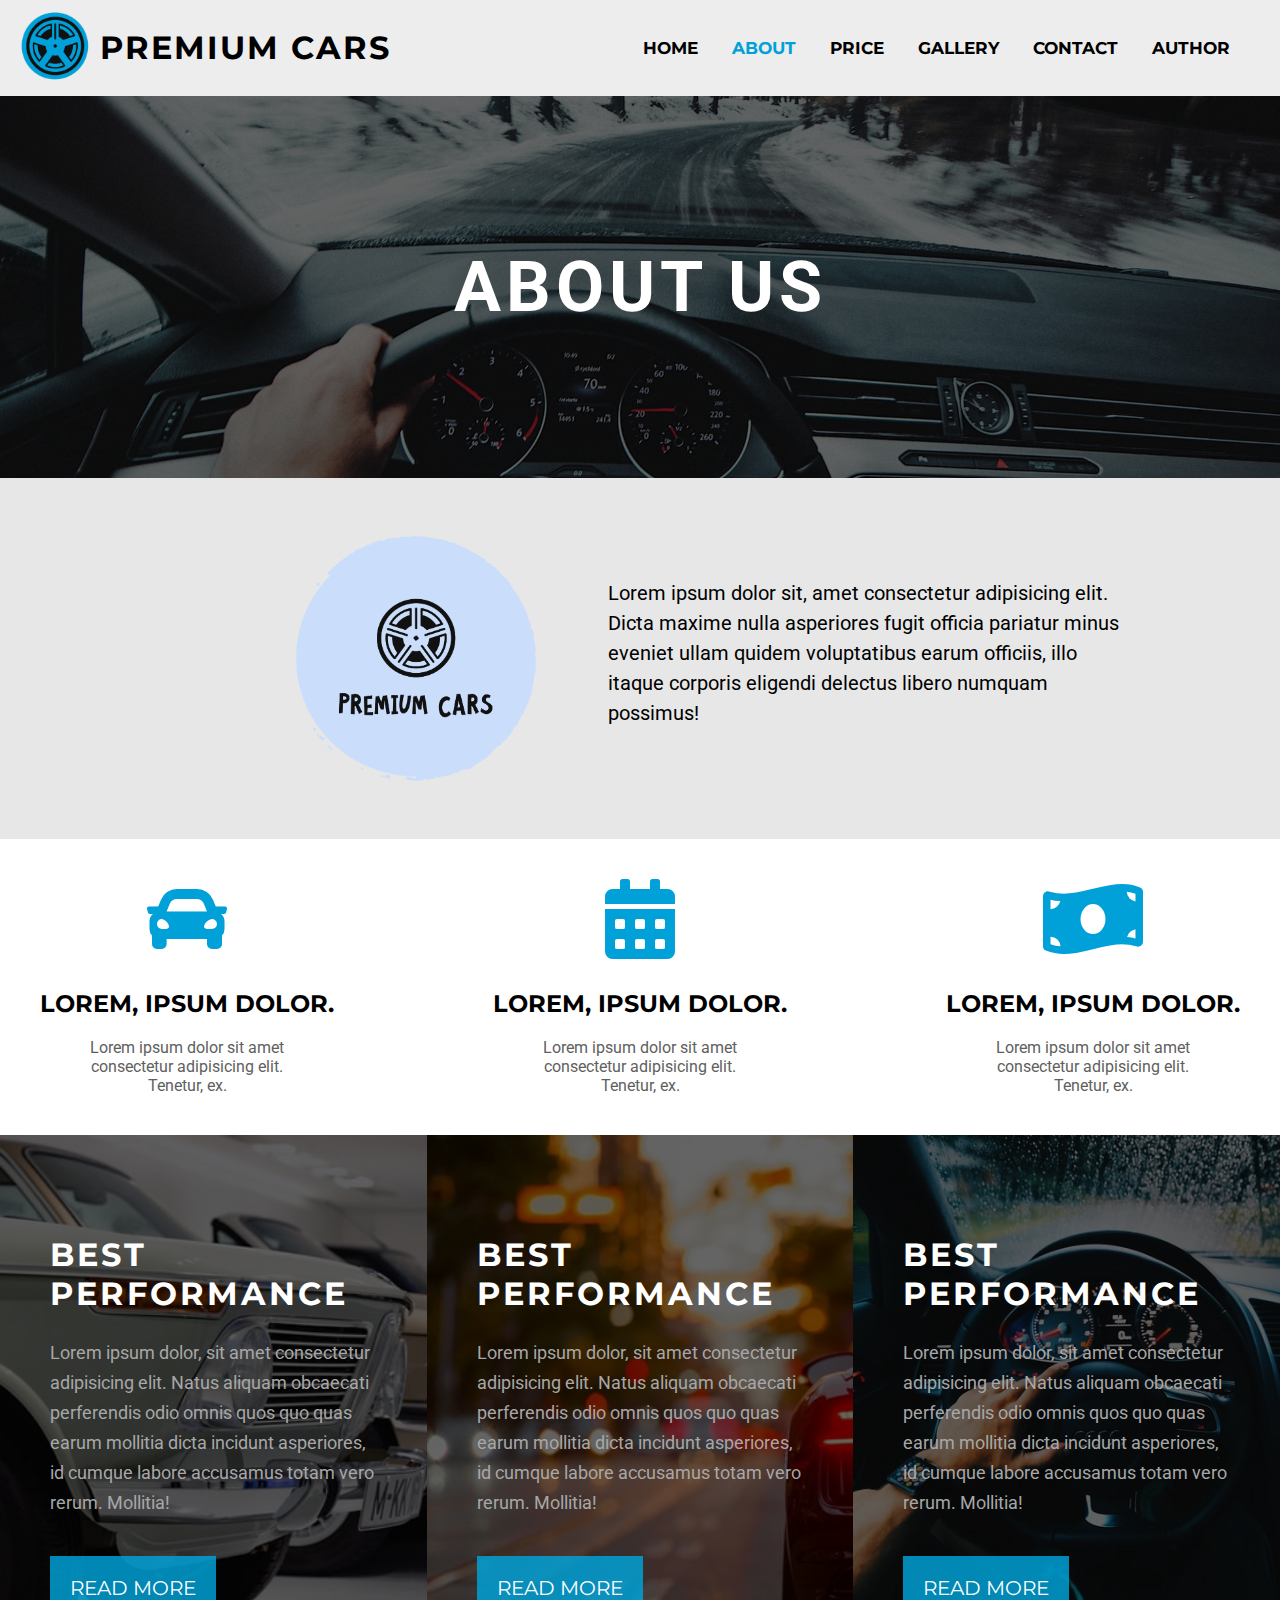
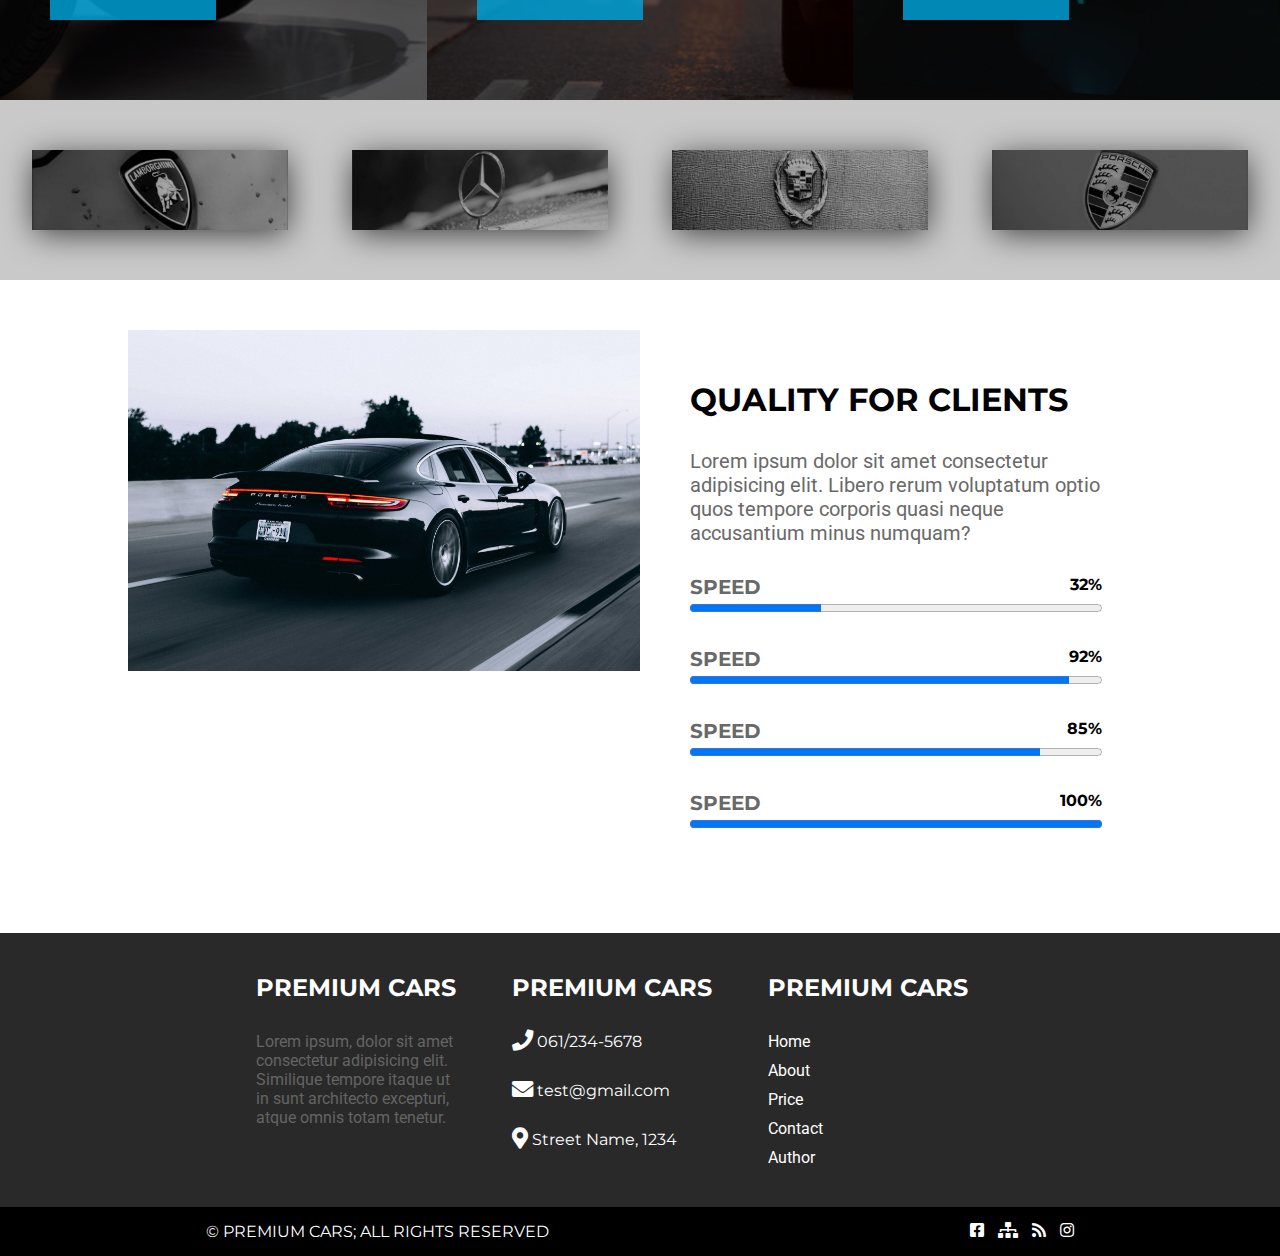
==== about.html @ 8748afba "Main Site" ====
<!DOCTYPE html>
<html lang="en">
  <head>
    <meta charset="UTF-8" />
    <meta http-equiv="X-UA-Compatible" content="IE=edge" />
    <meta name="viewport" content="width=device-width, initial-scale=1.0" />
    <link rel="stylesheet" href="css/style.css" />
    <meta name="author" content="mailto:.21@ict.edu.rs" />
    <meta
      name="keywords"
      content="Premium Cars, Rent a car, auto, iznajmljivanje, porche, audi, mercedes, o nama, informacije,opis"
    />
    <meta name="description" content="Informacije o Premium Cars kompaniji." />
    <meta name="copyright" content="Premium Cars zadržava sva prava" />

    <link rel="shortcut icon" href="img/logo-icon.png" type="image/png" />
    <link
      rel="stylesheet"
      href="https://use.fontawesome.com/releases/v5.8.1/css/all.css"
    />
    <title>About Us.</title>
  </head>
  <body>
    <!-- NAVIGACIJA -->
    <header>
      <nav>
        <div id="nav-logo">
          <a href="#"><img src="img/logo-icon2.png" alt="logo" /></a>
          <h1 class="font-primary">PREMIUM CARS</h1>
        </div>
        <div id="navbar">
          <ul>
            <li><a href="index.html" class="nav-link">HOME</a></li>
            <li><a href="about.html" class="nav-link active">ABOUT</a></li>
            <li><a href="price.html" class="nav-link">PRICE</a></li>
            <li><a href="gallery.html" class="nav-link">GALLERY</a></li>
            <li><a href="contact.html" class="nav-link">CONTACT</a></li>
            <li><a href="author.html" class="nav-link">AUTHOR</a></li>
          </ul>
        </div>
      </nav>

      <!-- HEADER -->
      <div id="section-header" class="about-bg">
        <div class="dark-overlay"></div>
        <h1 class="font-secondary text-white">ABOUT US</h1>
      </div>
    </header>

    <!-- CONTENT -->
    <div id="about-page">
      <img class="about-img" src="img/logo1.png" alt="" />
      <div class="about-text">
        <p class="font-secondary">
          Lorem ipsum dolor sit, amet consectetur adipisicing elit. Dicta maxime
          nulla asperiores fugit officia pariatur minus eveniet ullam quidem
          voluptatibus earum officiis, illo itaque corporis eligendi delectus
          libero numquam possimus!
        </p>
      </div>
    </div>

    <!-- FEATURES -->
    <div id="features">
      <div class="container">
        <div class="feature text-center">
          <i class="fas fa-car text-primary fa-5x"></i>
          <h2 class="font-primary mt-1 text-uppercase mt-3">
            Lorem, ipsum dolor.
          </h2>
          <p class="font-secondary mt-1">
            Lorem ipsum dolor sit amet consectetur adipisicing elit. Tenetur,
            ex.
          </p>
        </div>
        <div class="feature text-center">
          <i class="fas text-primary fa-5x fa-calendar-alt"></i>
          <h2 class="font-primary mt-1 text-uppercase mt-3">
            Lorem, ipsum dolor.
          </h2>
          <p class="font-secondary mt-1">
            Lorem ipsum dolor sit amet consectetur adipisicing elit. Tenetur,
            ex.
          </p>
        </div>
        <div class="feature text-center">
          <i class="fas text-primary fa-5x fa-money-bill-wave"></i>
          <h2 class="font-primary mt-1 text-uppercase mt-3">
            Lorem, ipsum dolor.
          </h2>
          <p class="font-secondary mt-1">
            Lorem ipsum dolor sit amet consectetur adipisicing elit. Tenetur,
            ex.
          </p>
        </div>
      </div>
    </div>

    <!-- ABOUT -->
    <div id="about">
      <div class="about-section">
        <div class="dark-overlay"></div>
        <div class="about-wrap">
          <h1 class="text-white text-uppercase font-primary">
            Best performance
          </h1>
          <p class="font-secondary">
            Lorem ipsum dolor, sit amet consectetur adipisicing elit. Natus
            aliquam obcaecati perferendis odio omnis quos quo quas earum
            mollitia dicta incidunt asperiores, id cumque labore accusamus totam
            vero rerum. Mollitia!
          </p>
          <br />
          <a href="#" class="btn-primary text-white">READ MORE</a>
        </div>
      </div>
      <div class="about-section">
        <div class="dark-overlay"></div>
        <div class="about-wrap">
          <h1 class="text-white text-uppercase font-primary">
            Best performance
          </h1>
          <p class="font-secondary">
            Lorem ipsum dolor, sit amet consectetur adipisicing elit. Natus
            aliquam obcaecati perferendis odio omnis quos quo quas earum
            mollitia dicta incidunt asperiores, id cumque labore accusamus totam
            vero rerum. Mollitia!
          </p>
          <br />
          <a href="#" class="btn-primary text-white">READ MORE</a>
        </div>
      </div>
      <div class="about-section">
        <div class="dark-overlay"></div>
        <div class="about-wrap">
          <h1 class="text-white text-uppercase font-primary">
            Best performance
          </h1>
          <p class="font-secondary">
            Lorem ipsum dolor, sit amet consectetur adipisicing elit. Natus
            aliquam obcaecati perferendis odio omnis quos quo quas earum
            mollitia dicta incidunt asperiores, id cumque labore accusamus totam
            vero rerum. Mollitia!
          </p>
          <br />
          <a href="#" class="btn-primary text-white">READ MORE</a>
        </div>
      </div>
    </div>

    <!-- PARTNERS -->
    <div id="partners">
      <img src="img/partner-1a.png" alt="oartner 1" />
      <img src="img/partner-2a.png" alt="oartner 2" />
      <img src="img/partner-3a.png" alt="oartner 3" />
      <img src="img/partner-4a.png" alt="oartner 4" />
    </div>
    <!-- STATS -->
    <div id="stats">
      <div class="stats-split">
        <img src="img/stats.jpg" alt="Fast Car" />
      </div>
      <div class="stats-split">
        <h1 class="text-uppercase font-primary">QUALITY FOR CLIENTS</h1>
        <p class="font-secondary mt-3">
          Lorem ipsum dolor sit amet consectetur adipisicing elit. Libero rerum
          voluptatum optio quos tempore corporis quasi neque accusantium minus
          numquam?
        </p>
        <div class="stat-wrap">
          <p class="text-uppercase font-primary mt-3"><b> Speed</b></p>
          <p class="text-uppercase font-primary mt-3"><b> 32%</b></p>
        </div>
        <progress value="32" max="100">32%</progress>

        <div class="stat-wrap">
          <p class="text-uppercase font-primary mt-3"><b> Speed</b></p>
          <p class="text-uppercase font-primary mt-3"><b> 92%</b></p>
        </div>
        <progress value="92" max="100">92%</progress>

        <div class="stat-wrap">
          <p class="text-uppercase font-primary mt-3"><b> Speed</b></p>
          <p class="text-uppercase font-primary mt-3"><b> 85%</b></p>
        </div>
        <progress value="85" max="100">85%</progress>

        <div class="stat-wrap">
          <p class="text-uppercase font-primary mt-3"><b> Speed</b></p>
          <p class="text-uppercase font-primary mt-3"><b> 100%</b></p>
        </div>
        <progress value="100" max="100">100%</progress>
      </div>
    </div>
    <!-- FOOTER -->
    <footer id="footer">
      <div id="upper-footer">
        <div class="footer-column">
          <h2 class="font-primary text-white">PREMIUM CARS</h2>
          <p class="mt-3 text-muted font-secondary">
            Lorem ipsum, dolor sit amet consectetur adipisicing elit. Similique
            tempore itaque ut in sunt architecto excepturi, atque omnis totam
            tenetur.
          </p>
        </div>
        <div class="footer-column">
          <h2 class="font-primary text-white">PREMIUM CARS</h2>
          <p class="mt-3 text-white font-primary">
            <i class="fas fa-phone fa-lg"></i> 061/234-5678
          </p>
          <p class="mt-3 text-white font-primary">
            <i class="fas fa-envelope fa-lg"></i> test@gmail.com
          </p>
          <p class="mt-3 text-white font-primary">
            <i class="fas fa-map-marker-alt fa-lg"></i>
            Street Name, 1234
          </p>
        </div>
        <div class="footer-column">
          <h2 class="font-primary text-white">PREMIUM CARS</h2>
          <p class="mt-3">
            <a href="index.html" class="font-secondary text-white">Home</a>
          </p>
          <p class="mt-1">
            <a href="about.html" class="font-secondary text-white">About</a>
          </p>
          <p class="mt-1">
            <a href="price.html" class="font-secondary text-white">Price</a>
          </p>
          <p class="mt-1">
            <a href="contact.html" class="font-secondary text-white">Contact</a>
          </p>
          <p class="mt-1">
            <a href="author.html" class="font-secondary text-white">Author</a>
          </p>
        </div>
      </div>
      <div id="lower-footer">
        <div id="copyright">
          <p class="text-white font-primary text-uppercase">
            &copy; premium cars; All rights reserved
          </p>
        </div>
        <div id="social" class="text-white">
          <a class="text-white" href="#"
            ><i class="fab fa-facebook-square"></i
          ></a>
          <a class="text-white" href="sitemap.xml"
            ><i class="fas fa-sitemap"></i
          ></a>
          <a class="text-white" href="rss.xml"><i class="fas fa-rss"></i></a>
          <a class="text-white" href="https://instagram.com"
            ><i class="fab fa-instagram"></i
          ></a>
        </div>
      </div>
    </footer>
  </body>
</html>
---- css/style.css ----
@import url("https://fonts.googleapis.com/css2?family=Montserrat&display=swap");
@import url("https://fonts.googleapis.com/css2?family=Roboto&display=swap");
* {
  margin: 0;
  padding: 0;
}
.text-primary {
  color: #00a1d9;
}
.text-white {
  color: #fff;
}
.background-primary {
  background-color: #00a1d9;
}
.clear {
  clear: both;
}
.text-center {
  text-align: center;
}
.container {
  width: 1200px;
  margin: 0 auto;
}
.font-primary {
  font-family: "Montserrat", sans-serif;
}
.font-secondary {
  font-family: "Roboto", sans-serif;
}
.text-uppercase {
  text-transform: uppercase;
}
.mt-1 {
  margin-top: 10px;
}
.mt-5 {
  margin-top: 50px;
}
.mt-3 {
  margin-top: 30px;
}
.btn-primary {
  font-family: "Montserrat", sans-serif;
  border: 0;
  background-color: #00a3d9d3;
  font-size: 20px;
  padding: 20px;

  transition: all 0.2s;
}
.btn-primary:hover {
  background-color: rgb(0, 0, 0, 0.6);
  border: 1px solid white;
}
nav {
  display: flex;
  justify-content: space-between;
  padding: 10px 20px;
  background-color: rgb(237, 237, 237);
}
#nav-logo img {
  width: 70px;
}
#nav-logo {
  display: flex;
  align-items: center;
}
#nav-logo h1 {
  letter-spacing: 2px;
  margin-left: 10px;
}
#navbar ul {
  margin-top: 28px;
  list-style-type: none;
}
#navbar li {
  display: inline;
  font-family: "Montserrat", sans-serif;
  font-weight: bold;
  margin-right: 30px;
  font-size: 17px;
}
a {
  text-decoration: none;
  color: #000;
}
.active {
  color: #00a1d9;
}
.nav-link {
  transition: all 0.2s;
}
.nav-link:hover {
  color: #00a1d9;
}
#showcase {
  display: flex;
  justify-content: center;
  align-items: center;
  height: 600px;
  background-image: url("../img/showcase.jpg");
  background-size: cover;
  background-repeat: no-repeat;
  background-position: 0 -900px;
}
#showcase h1 {
  font-size: 70px;
  letter-spacing: 4px;
}
#showcase p {
  font-size: 18px;
}
#features {
  padding: 40px 0px;
}
#features p {
  width: 200px;
  color: rgb(95, 95, 95);
  margin: 20px auto 0;
}
#features .container {
  display: flex;
  justify-content: space-between;
}
#cars .container {
  padding: 50px 0;
}
.divide {
  width: 80%;
  margin: 0 auto;
}
.underline {
  width: 50px;
  margin: 10px auto;
  height: 5px;
  background-color: rgb(53, 184, 151);
  border: 0;
}
.cars-showcase {
  display: flex;
  justify-content: space-between;
  margin-top: 30px;
}
.car-section img {
  width: 370px;
  transition: all 0.2s;
  box-shadow: 1px 5px 33px -2px rgba(0, 0, 0, 0.73);
}
.car-section img:hover {
  transform: scale(1.04);
}
.car-section h2 {
  margin-top: 20px;
}
#about {
  display: flex;
  justify-content: space-between;
}
.about-section {
  position: relative;
  width: 33.33%;
  box-sizing: border-box;
  padding: 100px 50px;
  background-size: cover;
}
.about-section:nth-child(1) {
  background-image: url("../img/about-car-1.jpg");
}

.about-section:nth-child(2) {
  background-image: url("../img/about-car-2.jpg");
}

.about-section:nth-child(3) {
  background-image: url("../img/about-car-3.jpg");
}
.dark-overlay {
  position: absolute;
  left: 0;
  top: 0;
  width: 100%;
  height: 100%;
  z-index: 0;
  background-color: rgba(0, 0, 0, 0.6);
}
.about-wrap {
  position: relative;
  z-index: 1;
}
.about-wrap h1 {
  letter-spacing: 3px;
}
.about-wrap p {
  font-size: 18px;
  color: rgb(167, 167, 167);
  line-height: 30px;
  margin: 25px 0 40px;
}
#partners {
  display: flex;
  padding: 50px 0;
  justify-content: space-around;
  background-color: rgb(201, 201, 201);
}
#partners img {
  width: 20%;
  box-shadow: 1px 5px 33px -2px rgba(0, 0, 0, 0.73);
  transition: all 0.2s;
}
#partners img:hover {
  transform: scale(1.04);
}
#stats {
  padding: 50px 0;
  display: flex;
  justify-content: center;
}
.stats-split {
  width: 40%;
}
.stats-split img {
  width: 100%;
}
.stats-split:nth-child(2) {
  padding: 50px 50px;
  box-sizing: border-box;
}
.stats-split p:first-of-type {
  color: rgb(105, 105, 105);
  font-size: 20px;
}
.stats-split progress {
  width: 100%;
}
.stat-wrap {
  display: flex;
  justify-content: space-between;
}
#pricing table {
  width: 80%;
  margin: 0 auto;
  border-collapse: collapse;
}
#pricing td {
  box-sizing: border-box;
  width: 20%;
  padding: 20px;
  border: 1px solid rgb(150, 150, 150);
}
#pricing tr:first-of-type td:first-of-type {
  border: none;
  background-color: rgba(0, 0, 0, 0);
}
td img {
  width: 100%;
}
.p-0 {
  padding: 0;
}
#pricing td:first-of-type {
  padding: 0;
}
.price-text {
  padding: 10px 0;
  background-color: #00a1d9;
  display: block;
  font-size: 20px;
  color: #fff;
  margin-top: -5px;
}
.text-muted {
  color: rgb(100, 100, 100);
}
.background-black {
  background-color: #000;
}
#contact {
  background-color: rgb(223, 223, 223);
  padding: 50px 0;
}
.contact-wrap {
  display: flex;
  justify-content: center;
}
.contact-wrap p {
  line-height: 25px;
  font-size: 18px;
}
.contact-split {
  width: 40%;
}
.contact-split:nth-child(2) {
  display: flex;
  flex-wrap: wrap;
}
input {
  width: 48%;
  box-sizing: border-box;
  padding: 13px 20px;
  margin-right: 3%;
  font-size: 17px;
  margin-bottom: 20px;
  border: 1px solid rgb(153, 153, 153);
}
input:nth-child(even) {
  margin-right: 0%;
}
textarea {
  width: 100%;
  box-sizing: border-box;
  padding: 13px 20px;
  margin-right: 3%;
  font-size: 17px;
  margin-bottom: 20px;
  border: 1px solid rgb(153, 153, 153);
}
form .btn-primary {
  width: 100%;
}
#upper-footer {
  display: flex;
  justify-content: center;
  padding: 40px 0px;
  background-color: rgb(41, 41, 41);
}
.footer-column {
  width: 20%;
  padding-right: 50px;
  box-sizing: border-box;
}
#lower-footer {
  display: flex;
  justify-content: space-around;
  padding: 15px 0px;
  background-color: rgb(0, 0, 0);
}
#social a {
  margin-left: 10px;
}
@keyframes pulse {
  0% {
    background-color: #00a3d9c4;
  }
  50% {
    background-color: #164352c4;
  }
  100% {
    background-color: #00a3d9c4;
  }
}
@keyframes rotate {
  from {
    transform: rotate(0deg);
  }
  to {
    transform: rotate(360deg);
  }
}
#showcase .btn-primary {
  animation: pulse 5s infinite;
}
#nav-logo img {
  animation: rotate 2s;
  animation-timing-function: cubic-bezier(0.32, 2, 0.55, 0.27);
}
#section-header {
  position: relative;
  width: 100%;
  display: flex;
  padding: 150px 0;
  background-size: cover;
  background-repeat: no-repeat;
  background-position: 0 55%;

  justify-content: center;
}
#section-header h1 {
  position: relative;
  letter-spacing: 5px;
  font-size: 70px;
  z-index: 5;
}
.about-bg {
  background-image: url("../img/cover1.jpg");
}
.contact-bg {
  background-image: url("../img/cover2.jpg");
}
.price-bg {
  background-image: url("../img/cover3.jpg");
}
.author-bg {
  background-image: url("../img/cover4.jpg");
}
.gallery-bg {
  background-image: url("../img/cover5.jpg");
}
#about-page {
  display: flex;
  padding: 50px 0;
  justify-content: center;
  background-color: rgb(231, 231, 231);
}
.about-img {
  width: 20%;
  margin: 0 5% 0 10%;
}
.about-text {
  width: 40%;
  padding-top: 50px;
}
.about-text p {
  font-size: 20px;
  line-height: 30px;
}
.author-img {
  width: 30%;
  margin: 0;
}
#gallery {
  display: flex;
  margin-top: 20px;
  justify-content: center;
  flex-wrap: wrap;
}
#gallery img {
  object-fit: cover;
  width: 420px;
  overflow: hidden;
  transition: all 0.2s;
  margin: 0 10px;
  margin-bottom: 20px;
}
#gallery img:hover {
  transform: scale(1.04);
}
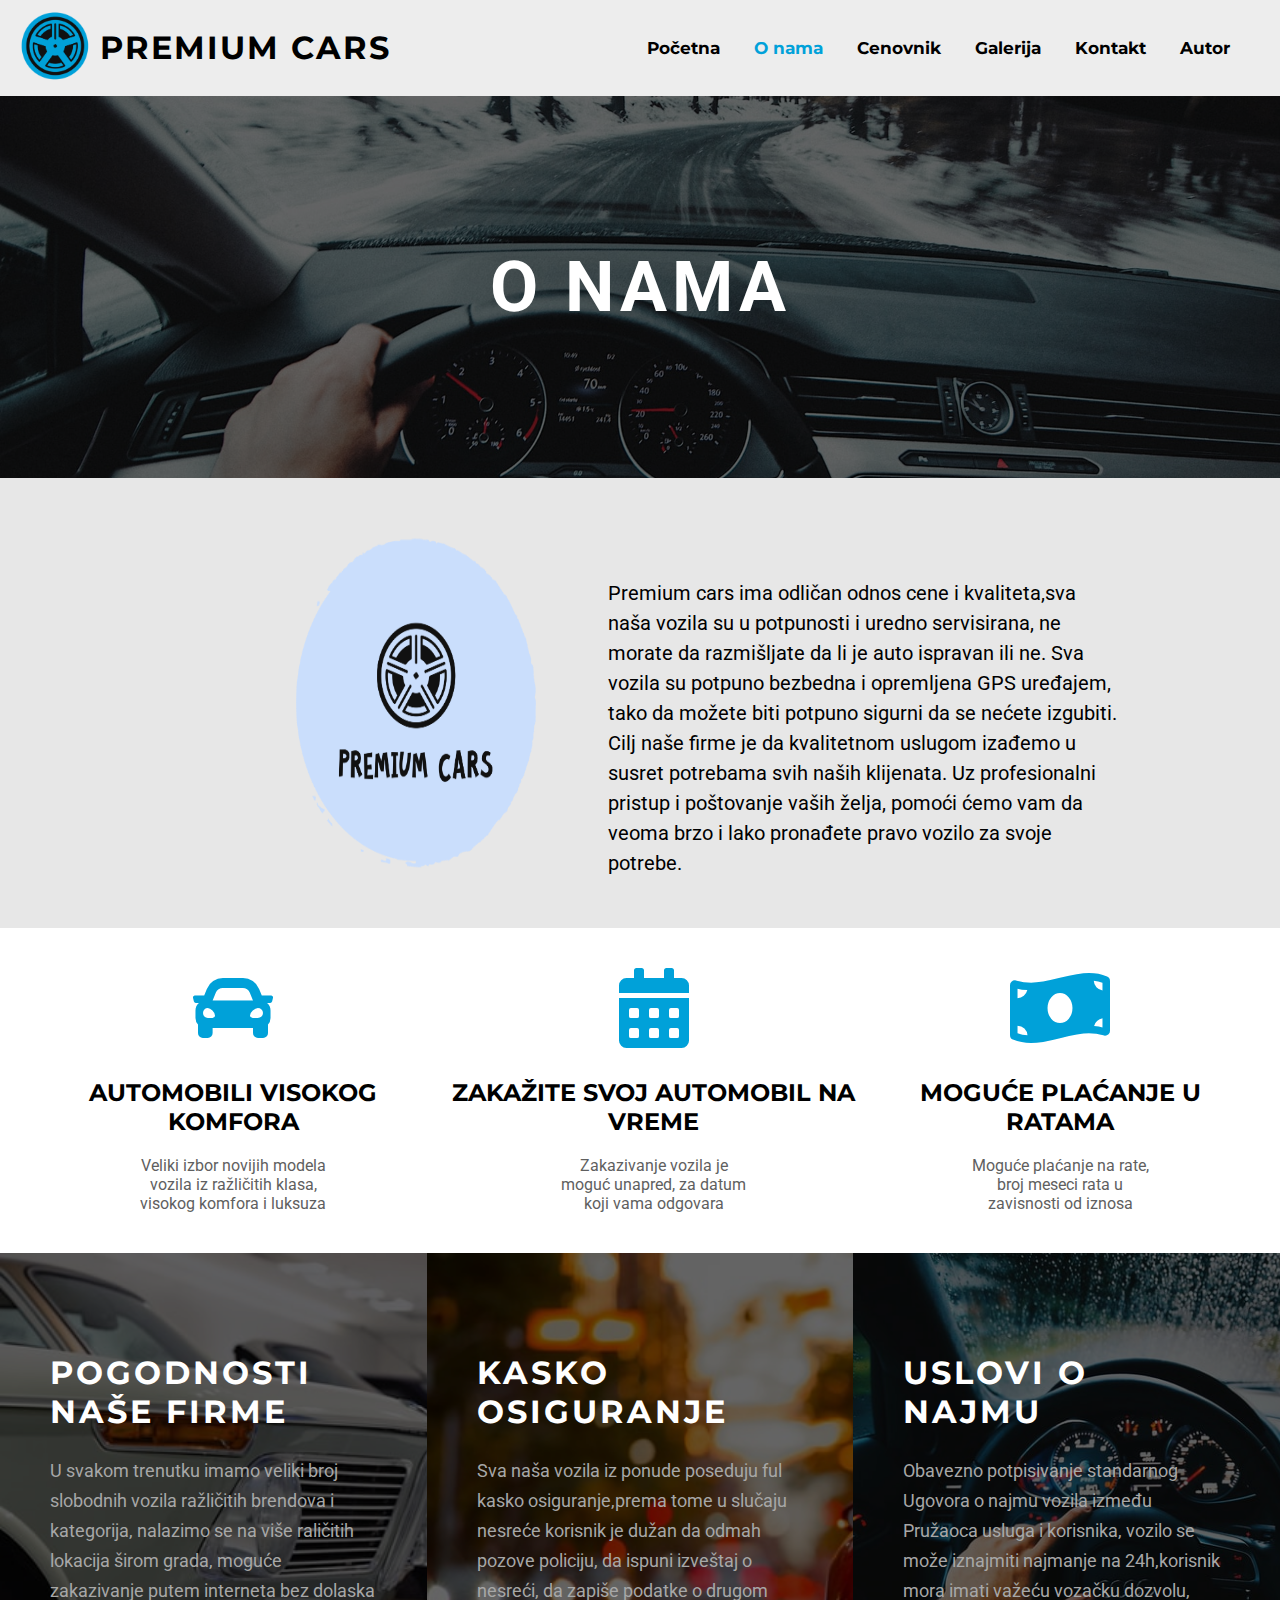
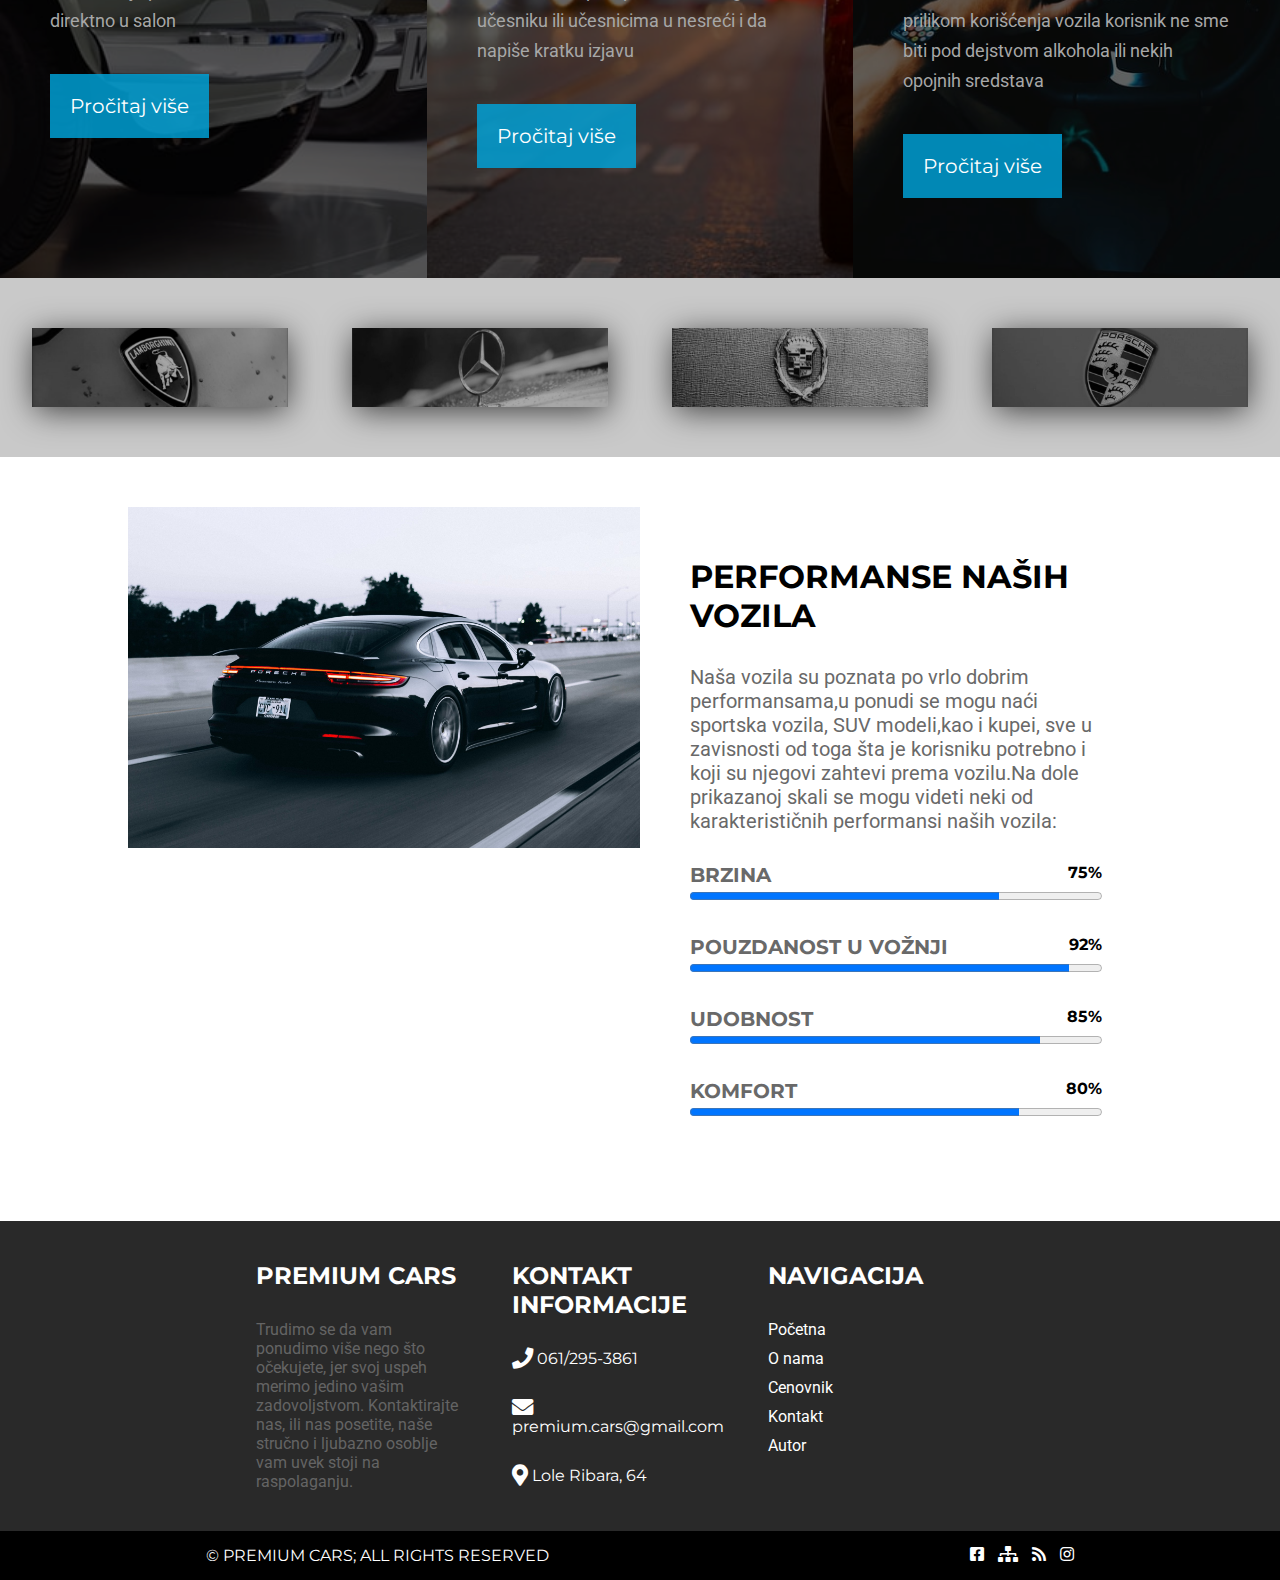
==== commit a732fe9c: "Premium" ====
--- a/about.html
+++ b/about.html
@@ -18,7 +18,7 @@
       rel="stylesheet"
       href="https://use.fontawesome.com/releases/v5.8.1/css/all.css"
     />
-    <title>About Us.</title>
+    <title>O nama</title>
   </head>
   <body>
     <!-- NAVIGACIJA -->
@@ -30,12 +30,12 @@
         </div>
         <div id="navbar">
           <ul>
-            <li><a href="index.html" class="nav-link">HOME</a></li>
-            <li><a href="about.html" class="nav-link active">ABOUT</a></li>
-            <li><a href="price.html" class="nav-link">PRICE</a></li>
-            <li><a href="gallery.html" class="nav-link">GALLERY</a></li>
-            <li><a href="contact.html" class="nav-link">CONTACT</a></li>
-            <li><a href="author.html" class="nav-link">AUTHOR</a></li>
+            <li><a href="index.html" class="nav-link">Početna</a></li>
+            <li><a href="about.html" class="nav-link active">O nama</a></li>
+            <li><a href="price.html" class="nav-link">Cenovnik</a></li>
+            <li><a href="gallery.html" class="nav-link">Galerija</a></li>
+            <li><a href="contact.html" class="nav-link">Kontakt</a></li>
+            <li><a href="author.html" class="nav-link">Autor</a></li>
           </ul>
         </div>
       </nav>
@@ -43,7 +43,7 @@
       <!-- HEADER -->
       <div id="section-header" class="about-bg">
         <div class="dark-overlay"></div>
-        <h1 class="font-secondary text-white">ABOUT US</h1>
+        <h1 class="font-secondary text-white">O NAMA</h1>
       </div>
     </header>
 
@@ -52,10 +52,12 @@
       <img class="about-img" src="img/logo1.png" alt="" />
       <div class="about-text">
         <p class="font-secondary">
-          Lorem ipsum dolor sit, amet consectetur adipisicing elit. Dicta maxime
-          nulla asperiores fugit officia pariatur minus eveniet ullam quidem
-          voluptatibus earum officiis, illo itaque corporis eligendi delectus
-          libero numquam possimus!
+          Premium cars ima odličan odnos cene i kvaliteta,sva naša vozila su u potpunosti i uredno servisirana,
+           ne morate da razmišljate da li je auto ispravan ili ne. 
+          Sva vozila su potpuno bezbedna i opremljena GPS uređajem, 
+          tako da možete biti potpuno sigurni da se nećete izgubiti.
+          Cilj naše firme je da kvalitetnom uslugom izađemo u susret potrebama svih naših klijenata.
+          Uz profesionalni pristup i poštovanje vaših želja, pomoći ćemo vam da veoma brzo i lako pronađete pravo vozilo za svoje potrebe.
         </p>
       </div>
     </div>
@@ -66,31 +68,28 @@
         <div class="feature text-center">
           <i class="fas fa-car text-primary fa-5x"></i>
           <h2 class="font-primary mt-1 text-uppercase mt-3">
-            Lorem, ipsum dolor.
+            Automobili visokog komfora
           </h2>
           <p class="font-secondary mt-1">
-            Lorem ipsum dolor sit amet consectetur adipisicing elit. Tenetur,
-            ex.
+            Veliki izbor novijih modela vozila iz ražličitih klasa, visokog komfora i luksuza
           </p>
         </div>
         <div class="feature text-center">
           <i class="fas text-primary fa-5x fa-calendar-alt"></i>
           <h2 class="font-primary mt-1 text-uppercase mt-3">
-            Lorem, ipsum dolor.
+            Zakažite svoj automobil na vreme
           </h2>
           <p class="font-secondary mt-1">
-            Lorem ipsum dolor sit amet consectetur adipisicing elit. Tenetur,
-            ex.
+            Zakazivanje vozila je moguć unapred, za datum koji vama odgovara
           </p>
         </div>
         <div class="feature text-center">
           <i class="fas text-primary fa-5x fa-money-bill-wave"></i>
           <h2 class="font-primary mt-1 text-uppercase mt-3">
-            Lorem, ipsum dolor.
+            Moguće plaćanje u ratama
           </h2>
           <p class="font-secondary mt-1">
-            Lorem ipsum dolor sit amet consectetur adipisicing elit. Tenetur,
-            ex.
+            Moguće plaćanje na rate, broj meseci rata u zavisnosti od iznosa
           </p>
         </div>
       </div>
@@ -102,48 +101,46 @@
         <div class="dark-overlay"></div>
         <div class="about-wrap">
           <h1 class="text-white text-uppercase font-primary">
-            Best performance
+            Pogodnosti naše firme
           </h1>
           <p class="font-secondary">
-            Lorem ipsum dolor, sit amet consectetur adipisicing elit. Natus
-            aliquam obcaecati perferendis odio omnis quos quo quas earum
-            mollitia dicta incidunt asperiores, id cumque labore accusamus totam
-            vero rerum. Mollitia!
+            U svakom trenutku imamo veliki broj slobodnih vozila ražličitih brendova i kategorija, 
+            nalazimo se na više raličitih lokacija širom grada, moguće zakazivanje putem interneta
+            bez dolaska direktno u salon
           </p>
           <br />
-          <a href="#" class="btn-primary text-white">READ MORE</a>
+          <a href="#" class="btn-primary text-white">Pročitaj više</a>
         </div>
       </div>
       <div class="about-section">
         <div class="dark-overlay"></div>
         <div class="about-wrap">
           <h1 class="text-white text-uppercase font-primary">
-            Best performance
+            Kasko osiguranje
           </h1>
           <p class="font-secondary">
-            Lorem ipsum dolor, sit amet consectetur adipisicing elit. Natus
-            aliquam obcaecati perferendis odio omnis quos quo quas earum
-            mollitia dicta incidunt asperiores, id cumque labore accusamus totam
-            vero rerum. Mollitia!
+            Sva naša vozila iz ponude poseduju ful kasko osiguranje,prema tome
+            u slučaju nesreće korisnik je dužan da odmah pozove policiju, da ispuni izveštaj o nesreći,
+            da zapiše podatke o drugom učesniku ili učesnicima u nesreći
+            i da napiše kratku izjavu
           </p>
           <br />
-          <a href="#" class="btn-primary text-white">READ MORE</a>
+          <a href="#" class="btn-primary text-white">Pročitaj više</a>
         </div>
       </div>
       <div class="about-section">
         <div class="dark-overlay"></div>
         <div class="about-wrap">
           <h1 class="text-white text-uppercase font-primary">
-            Best performance
+            Uslovi o najmu
           </h1>
           <p class="font-secondary">
-            Lorem ipsum dolor, sit amet consectetur adipisicing elit. Natus
-            aliquam obcaecati perferendis odio omnis quos quo quas earum
-            mollitia dicta incidunt asperiores, id cumque labore accusamus totam
-            vero rerum. Mollitia!
+            Obavezno potpisivanje standarnog Ugovora o najmu vozila između Pružaoca usluga i korisnika,
+            vozilo se može iznajmiti najmanje na 24h,korisnik mora imati važeću vozačku dozvolu,
+            prilikom korišćenja vozila korisnik ne sme biti pod dejstvom alkohola ili nekih opojnih sredstava
           </p>
           <br />
-          <a href="#" class="btn-primary text-white">READ MORE</a>
+          <a href="#" class="btn-primary text-white">Pročitaj više</a>
         </div>
       </div>
     </div>
@@ -161,35 +158,36 @@
         <img src="img/stats.jpg" alt="Fast Car" />
       </div>
       <div class="stats-split">
-        <h1 class="text-uppercase font-primary">QUALITY FOR CLIENTS</h1>
+        <h1 class="text-uppercase font-primary">Performanse naših vozila</h1>
         <p class="font-secondary mt-3">
-          Lorem ipsum dolor sit amet consectetur adipisicing elit. Libero rerum
-          voluptatum optio quos tempore corporis quasi neque accusantium minus
-          numquam?
+          Naša vozila su poznata po vrlo dobrim performansama,u ponudi se mogu 
+         naći sportska vozila, SUV modeli,kao i kupei, sve u zavisnosti od toga šta je korisniku
+         potrebno i koji su njegovi zahtevi prema vozilu.Na dole prikazanoj skali se mogu
+         videti neki od karakterističnih performansi naših vozila:
         </p>
         <div class="stat-wrap">
-          <p class="text-uppercase font-primary mt-3"><b> Speed</b></p>
-          <p class="text-uppercase font-primary mt-3"><b> 32%</b></p>
-        </div>
-        <progress value="32" max="100">32%</progress>
-
-        <div class="stat-wrap">
-          <p class="text-uppercase font-primary mt-3"><b> Speed</b></p>
+          <p class="text-uppercase font-primary mt-3"><b> Brzina</b></p>
+          <p class="text-uppercase font-primary mt-3"><b> 75%</b></p>
+        </div>
+        <progress value="75" max="100">75%</progress>
+
+        <div class="stat-wrap">
+          <p class="text-uppercase font-primary mt-3"><b> Pouzdanost u vožnji</b></p>
           <p class="text-uppercase font-primary mt-3"><b> 92%</b></p>
         </div>
         <progress value="92" max="100">92%</progress>
 
         <div class="stat-wrap">
-          <p class="text-uppercase font-primary mt-3"><b> Speed</b></p>
+          <p class="text-uppercase font-primary mt-3"><b>Udobnost</b></p>
           <p class="text-uppercase font-primary mt-3"><b> 85%</b></p>
         </div>
         <progress value="85" max="100">85%</progress>
 
         <div class="stat-wrap">
-          <p class="text-uppercase font-primary mt-3"><b> Speed</b></p>
-          <p class="text-uppercase font-primary mt-3"><b> 100%</b></p>
-        </div>
-        <progress value="100" max="100">100%</progress>
+          <p class="text-uppercase font-primary mt-3"><b>Komfort</b></p>
+          <p class="text-uppercase font-primary mt-3"><b> 80%</b></p>
+        </div>
+        <progress value="80" max="100">80%</progress>
       </div>
     </div>
     <!-- FOOTER -->
@@ -198,40 +196,39 @@
         <div class="footer-column">
           <h2 class="font-primary text-white">PREMIUM CARS</h2>
           <p class="mt-3 text-muted font-secondary">
-            Lorem ipsum, dolor sit amet consectetur adipisicing elit. Similique
-            tempore itaque ut in sunt architecto excepturi, atque omnis totam
-            tenetur.
+            Trudimo se da vam ponudimo više nego što očekujete, jer svoj uspeh merimo jedino vašim zadovoljstvom.
+            Kontaktirajte nas, ili nas posetite, naše stručno i ljubazno osoblje vam uvek stoji na raspolaganju.
           </p>
         </div>
         <div class="footer-column">
-          <h2 class="font-primary text-white">PREMIUM CARS</h2>
+          <h2 class="font-primary text-white">KONTAKT INFORMACIJE</h2>
           <p class="mt-3 text-white font-primary">
-            <i class="fas fa-phone fa-lg"></i> 061/234-5678
+            <i class="fas fa-phone fa-lg"></i> 061/295-3861
           </p>
           <p class="mt-3 text-white font-primary">
-            <i class="fas fa-envelope fa-lg"></i> test@gmail.com
+            <i class="fas fa-envelope fa-lg"></i> premium.cars@gmail.com
           </p>
           <p class="mt-3 text-white font-primary">
             <i class="fas fa-map-marker-alt fa-lg"></i>
-            Street Name, 1234
+            Lole Ribara, 64
           </p>
         </div>
         <div class="footer-column">
-          <h2 class="font-primary text-white">PREMIUM CARS</h2>
+          <h2 class="font-primary text-white">NAVIGACIJA</h2>
           <p class="mt-3">
-            <a href="index.html" class="font-secondary text-white">Home</a>
-          </p>
-          <p class="mt-1">
-            <a href="about.html" class="font-secondary text-white">About</a>
-          </p>
-          <p class="mt-1">
-            <a href="price.html" class="font-secondary text-white">Price</a>
-          </p>
-          <p class="mt-1">
-            <a href="contact.html" class="font-secondary text-white">Contact</a>
-          </p>
-          <p class="mt-1">
-            <a href="author.html" class="font-secondary text-white">Author</a>
+            <a href="index.html" class="font-secondary text-white">Početna</a>
+          </p>
+          <p class="mt-1">
+            <a href="about.html" class="font-secondary text-white">O nama</a>
+          </p>
+          <p class="mt-1">
+            <a href="price.html" class="font-secondary text-white">Cenovnik</a>
+          </p>
+          <p class="mt-1">
+            <a href="contact.html" class="font-secondary text-white">Kontakt</a>
+          </p>
+          <p class="mt-1">
+            <a href="author.html" class="font-secondary text-white">Autor</a>
           </p>
         </div>
       </div>
